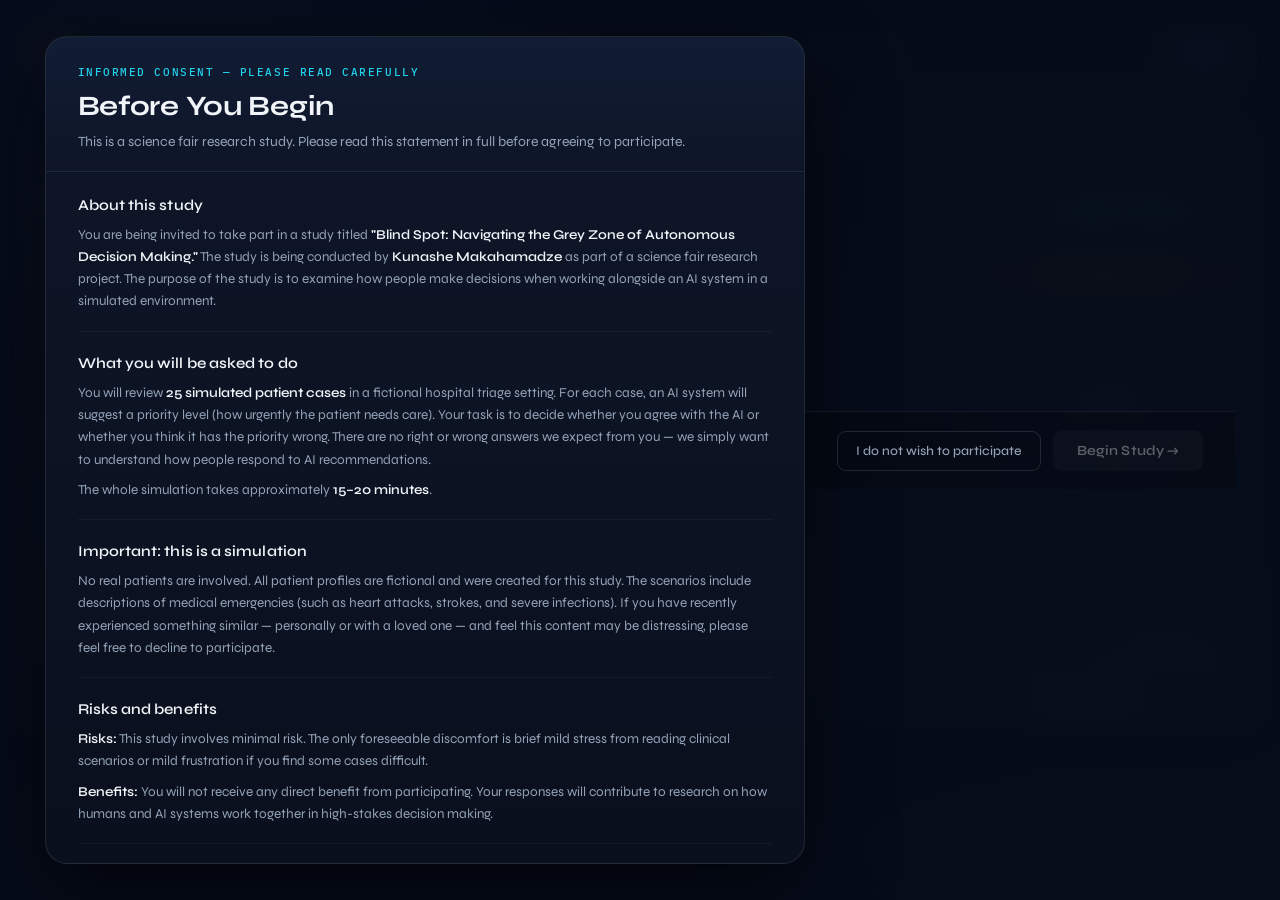
==== BlindSpot_GroupA.html @ b2ff8b88 "Removed the questions part on the consent screen BlindSpot_GroupA.html" ====
<!DOCTYPE html>
<html lang="en">
<head>
<meta charset="UTF-8">
<meta name="viewport" content="width=device-width, initial-scale=1.0">
<title>Blind Spot — Group A</title>
<link rel="preconnect" href="https://fonts.googleapis.com">
<link href="https://fonts.googleapis.com/css2?family=Syne:wght@400;500;600;700;800&family=IBM+Plex+Mono:wght@300;400;500;600&display=swap" rel="stylesheet">
<link rel="stylesheet" href="Test.css">
</head>
<body>

<div class="bg">
  <div class="bg-orb orb1"></div><div class="bg-orb orb2"></div><div class="bg-orb orb3"></div>
  <div class="bg-grid"></div>
</div>

<div class="app">
<div class="sim-window" id="simWindow">

  <div class="titlebar">
    <div class="win-dots"><div class="wd wd-r"></div><div class="wd wd-y"></div><div class="wd wd-g"></div></div>
    <div class="win-title">Blind Spot: Navigating the Grey Zone of Autonomous Decision Making</div>
    <div class="grp-badge" id="grpBadge">GROUP A</div>
  </div>

  <div class="prog-wrap">
    <div class="prog-meta">
      <div class="prog-label"><span>Patient</span><span class="pnum" id="progCounter">1 of 25</span></div>
    </div>
    <div class="prog-track"><div class="prog-fill" id="progFill" style="width:4%"></div></div>
  </div>

  <div id="mainContent">
    <div class="content-grid">

      <div class="col">
        <div class="col-hdr"><div class="col-dot" style="background:var(--blue)"></div><div class="col-title">Patient Record</div></div>
        <div class="fade-target" id="ptContent">
          <div class="pt-name" id="ptName">—</div>
          <div class="pt-meta" id="ptMeta">—</div>
          <div class="vitals-grid" id="vitalsGrid"></div>
          <div class="info-block chief-block"><div class="ib-lbl">Why they came in</div><div class="ib-text" id="chiefText">—</div></div>
          <div class="info-block triage-block"><div class="ib-lbl">What we found</div><div class="ib-text" id="triageText">—</div></div>
        </div>
      </div>

      <div class="col ai-col">
        <div class="col-hdr"><div class="col-dot" style="background:var(--cyan)"></div><div class="col-title">AI Analysis</div></div>
        <div class="fade-target" id="aiContent">
          <div class="prio-section">
            <div class="prio-micro">Recommended Priority</div>
            <div id="prioBadge" class="prio-badge p1"><div class="pn" id="prioNum">1</div><div class="pt">PRIORITY</div></div>
            <div class="prio-name" id="prioName">IMMEDIATE</div>
          </div>
          <div id="confSection" class="conf-section hide">
            <div class="conf-hdr"><div class="conf-lbl">AI Confidence</div><div class="conf-pct" id="confPct">0%</div></div>
            <div class="conf-track"><div class="conf-fill" id="confFill"></div></div>
            <div class="conf-segments" id="confSegs"></div>
            <div class="ai-thinking" id="thinkRow">
              <div class="tdots"><div class="tdot"></div><div class="tdot"></div><div class="tdot"></div></div>
              <span>Analyzing parameters…</span>
            </div>
          </div>
          <div id="reasonSection" class="reason-box hide">
            <div class="reason-hdr"><div class="reason-icon">⬡</div><div class="reason-title">AI Reasoning Engine</div></div>
            <div class="reason-text" id="reasonText">—</div>
          </div>
        </div>
      </div>

      <div class="col act-col">
        <div class="act-inner">
          <div class="col-hdr"><div class="col-dot" style="background:var(--green)"></div><div class="col-title">Decision</div></div>
          <div class="fade-target" id="actContent">
            <div class="act-btns">
              <button class="btn-accept" id="btnAccept" onclick="decide('accept')" aria-pressed="false"><span class="btico">✓</span> Accept AI Choice</button>
              <button class="btn-override" id="btnOverride" onclick="decide('override')" aria-pressed="false"><span class="btico">⊘</span> Override Priority</button>
            </div>
            <div class="prio-sel" id="prioSel" aria-hidden="true">
              <div class="psel-lbl">Select Correct Priority</div>
              <div class="psel-opts">
                <button class="popt" data-p="1" onclick="pickPriority(1)">1</button>
                <button class="popt" data-p="2" onclick="pickPriority(2)">2</button>
                <button class="popt" data-p="3" onclick="pickPriority(3)">3</button>
                <button class="popt" data-p="4" onclick="pickPriority(4)">4</button>
                <button class="popt" data-p="5" onclick="pickPriority(5)">5</button>
              </div>
            </div>
            <div class="dec-zone">
              <div class="dec-box" id="decBox"><div class="dec-meta">Decision</div><div class="dec-val m" id="decVal">Awaiting input…</div></div>
              <button class="btn-next" id="btnNext" onclick="nextPt()" disabled>Next Patient →</button>
            </div>
          </div>
        </div>
      </div>

    </div>
  </div>

  <div class="completion" id="compScreen">
    <div class="comp-tag">Simulation Complete</div>
    <h2 class="comp-h2">All 25 Patients Reviewed</h2>
    <p class="comp-sub">Here's a breakdown of your decisions</p>
    <div class="results-grid" id="resultsGrid"></div>
    <p class="comp-note" id="compNote"></p>
    <div class="comp-btns">
      <button class="btn-download" onclick="downloadData()">⬇ Download My Data</button>
    </div>
  </div>

  <div class="footer">
    <div class="footer-lbl">Made by Kunashe Makahamadze · Ethics Approved · Data Anonymised</div>
    <div class="footer-right">
      <button class="btn-help" onclick="openRules()">? How to Play</button>
      <div class="status"><div class="sdot"></div>System Online</div>
    </div>
  </div>

  <div class="overlay" id="overlay"><div class="spin"></div><div class="spin-lbl">Loading Next Case…</div></div>

</div>
</div>


</div>

<!-- INFORMED CONSENT GATE -->
<div class="consent-backdrop" id="consentBackdrop" role="dialog" aria-modal="true" aria-labelledby="consentTitle">
  <div class="consent-modal">
    <div class="consent-header">
      <div class="consent-eyebrow">Informed Consent — Please Read Carefully</div>
      <h2 class="consent-h1" id="consentTitle">Before You Begin</h2>
      <p class="consent-sub">This is a science fair research study. Please read this statement in full before agreeing to participate.</p>
    </div>
    <div class="consent-body">
      <div class="consent-section">
        <h3 class="cs-title">About this study</h3>
        <p>You are being invited to take part in a study titled <strong>"Blind Spot: Navigating the Grey Zone of Autonomous Decision Making."</strong> The study is being conducted by <strong>Kunashe Makahamadze</strong> as part of a science fair research project. The purpose of the study is to examine how people make decisions when working alongside an AI system in a simulated environment.</p>
      </div>
      <div class="consent-section">
        <h3 class="cs-title">What you will be asked to do</h3>
        <p>You will review <strong>25 simulated patient cases</strong> in a fictional hospital triage setting. For each case, an AI system will suggest a priority level (how urgently the patient needs care). Your task is to decide whether you agree with the AI or whether you think it has the priority wrong. There are no right or wrong answers we expect from you — we simply want to understand how people respond to AI recommendations.</p>
        <p>The whole simulation takes approximately <strong>15–20 minutes</strong>.</p>
      </div>
      <div class="consent-section">
        <h3 class="cs-title">Important: this is a simulation</h3>
        <p>No real patients are involved. All patient profiles are fictional and were created for this study. The scenarios include descriptions of medical emergencies (such as heart attacks, strokes, and severe infections). If you have recently experienced something similar — personally or with a loved one — and feel this content may be distressing, please feel free to decline to participate.</p>
      </div>
      <div class="consent-section">
        <h3 class="cs-title">Risks and benefits</h3>
        <p><strong>Risks:</strong> This study involves minimal risk. The only foreseeable discomfort is brief mild stress from reading clinical scenarios or mild frustration if you find some cases difficult.</p>
        <p><strong>Benefits:</strong> You will not receive any direct benefit from participating. Your responses will contribute to research on how humans and AI systems work together in high-stakes decision making.</p>
      </div>
      <div class="consent-section">
        <h3 class="cs-title">Your data and privacy</h3>
        <p>The simulation will record <strong>only the following</strong>: which group you are in, your decisions on each of the 25 cases, the priority levels you selected, and timestamps. Your name is collected on this consent form for record-keeping but is <strong>never stored together with your simulation responses</strong>. Your responses are anonymous.</p>
        <p>At the end of the simulation you will be asked to upload your response file to a private Google Drive folder that only the researcher can access. No individual results will be published or shown to anyone else.</p>
      </div>
      <div class="consent-section">
        <h3 class="cs-title">Your right to withdraw</h3>
        <p>Your participation is <strong>completely voluntary</strong>. You may stop at any point by simply closing this browser tab. If you stop before completing the simulation and uploading your file, <strong>none of your data will be sent to the researcher</strong>. There is no penalty for withdrawing and no one will be told.</p>
      </div>
        <div class="consent-form">
          <label class="consent-check">
            <input type="checkbox" id="consentCheck" />
            <span class="consent-check-box"></span>
            <span class="consent-check-text">I have read the statement above and I agree to participate in this study.</span>
          </label>
          <div class="consent-fields">
            <div class="consent-field">
              <label for="consentName" class="cf-label">Your full name</label>
              <input type="text" id="consentName" class="cf-input" placeholder="Type your full name" autocomplete="off" />
            </div>
            <div class="consent-field">
              <label for="consentDate" class="cf-label">Today's date</label>
              <input type="text" id="consentDate" class="cf-input" readonly />
            </div>
          </div>
        </div>
      </div>
    </div>
    <div class="consent-footer">
      <button class="btn-decline" onclick="declineConsent()">I do not wish to participate</button>
      <button class="btn-consent-start" id="btnConsentStart" onclick="submitConsent()" disabled>Begin Study →</button>
    </div>
  </div>
</div>

<!-- RULES MODAL -->
<div class="rules-backdrop hide" id="rulesBackdrop" role="dialog" aria-modal="true" aria-labelledby="rulesTitle">
  <div class="rules-modal">
    <div class="rm-header">
      <div class="rm-titles">
        <div class="rm-eyebrow">How This Works</div>
        <h2 class="rm-h1" id="rulesTitle">Your Instructions</h2>
        <p class="rm-sub">You're stepping into the role of an emergency triage nurse. Read each patient's information and decide how urgently they need care.</p>
      </div>
      <button class="rm-close" onclick="closeRules()">✕</button>
    </div>
    <div class="rm-body">
      <div class="rm-section rm-section-blue">
        <div class="rm-sec-hdr"><div class="rm-sec-icon">🏥</div><div class="rm-sec-title">What is triage?</div></div>
        <div class="rm-sec-body">
          <p>When patients arrive at an emergency department, there often isn't enough time or staff to treat everyone at once. Triage is the process of figuring out <strong>who needs help the most urgently</strong> — so the sickest patients are seen first.</p>
          <p>You'll review 25 patients one at a time. For each one, an AI system will suggest a priority level. Your job is to decide whether you agree with the AI or whether something seems off.</p>
        </div>
      </div>
      <div class="rm-section rm-section-cyan">
        <div class="rm-sec-hdr"><div class="rm-sec-icon">🔢</div><div class="rm-sec-title">The 5 priority levels</div></div>
        <div class="rm-sec-body"><p>Priority is rated 1 (most urgent) to 5 (least urgent):</p></div>
        <div class="prio-legend">
          <div class="pl-row"><div class="pl-badge pl1">1</div><div class="pl-info"><div class="pl-name">Immediate</div><div class="pl-desc">Life-threatening. Needs attention right now — seconds matter.</div></div></div>
          <div class="pl-row"><div class="pl-badge pl2">2</div><div class="pl-info"><div class="pl-name">Urgent</div><div class="pl-desc">Serious condition. Could get much worse quickly without treatment.</div></div></div>
          <div class="pl-row"><div class="pl-badge pl3">3</div><div class="pl-info"><div class="pl-name">Semi-Urgent</div><div class="pl-desc">Needs care soon, but stable for now. Can wait a short while.</div></div></div>
          <div class="pl-row"><div class="pl-badge pl4">4</div><div class="pl-info"><div class="pl-name">Less Urgent</div><div class="pl-desc">Not in danger. Can wait comfortably for longer.</div></div></div>
          <div class="pl-row"><div class="pl-badge pl5">5</div><div class="pl-info"><div class="pl-name">Non-Urgent</div><div class="pl-desc">Minor issue or routine visit. No urgency at all.</div></div></div>
        </div>
      </div>
      <div class="rm-section rm-section-amber">
        <div class="rm-sec-hdr"><div class="rm-sec-icon">📊</div><div class="rm-sec-title">Reading the patient data</div></div>
        <div class="rm-sec-body"><p>Each patient shows six vital signs — basic body measurements. Each has a coloured dot:</p></div>
        <div class="dot-legend">
          <div class="dl-row"><div class="dl-dot" style="background:var(--green);box-shadow:0 0 5px rgba(16,185,129,0.5)"></div><div class="dl-text"><strong>Green</strong> — normal and healthy</div></div>
          <div class="dl-row"><div class="dl-dot" style="background:var(--amber);box-shadow:0 0 5px rgba(245,158,11,0.5)"></div><div class="dl-text"><strong>Amber</strong> — slightly abnormal, worth noting</div></div>
          <div class="dl-row"><div class="dl-dot" style="background:var(--red);box-shadow:0 0 5px rgba(239,68,68,0.5)"></div><div class="dl-text"><strong>Red (flashing)</strong> — dangerously abnormal</div></div>
        </div>
        <div class="rm-sec-body" style="margin-top:10px;"><p><strong>"Why they came in"</strong> is the patient's own words. <strong>"What we found"</strong> is what the medical team observed on arrival.</p></div>
      </div>
      <div class="rm-section rm-section-green">
        <div class="rm-sec-hdr"><div class="rm-sec-icon">✅</div><div class="rm-sec-title">What you need to do</div></div>
        <div class="rm-sec-body">
          <p><strong>Accept AI Choice</strong> — you agree with the AI's suggested priority.</p>
          <p><strong>Override Priority</strong> — you think the AI has it wrong. Select the priority you believe is correct (1–5). There is no penalty for overriding — use your honest judgement every time.</p>
          <p>Once you've decided, click <strong>Next Patient</strong>. Work through all 25 patients, then your results will appear.</p>
        </div>
      </div>
    </div>
    <div class="rm-footer"><button class="btn-start" onclick="closeRules()">I'm ready — let's start →</button></div>
  </div>
</div>

<script>
// ── STATE ─────────────────────────────────────────
const group = 'A';
let ptIdx = 0, decision = null, overridePrio = null, confTimer = null;
let sessionLog = [];

// ── PATIENT DATA ──────────────────────────────────
// caseType: 'easy' | 'cautious' | 'trap' | 'irrelevant'
// aiCorrect: whether aiPrio === correctPrio
const PATIENTS = [
  // 8 EASY: high conf (>80%), AI correct
  { id:'P01',name:'Patient 01',age:72,sex:'Male',bp:'88 / 54',hr:118,rr:28,temp:39.6,pain:6,spo2:91,
    chief:'Confused, feverish, and barely urinating. Family says he has been declining for 2 days.',
    triage:'Severe blood infection (septic shock) suspected. Fluids and antibiotics started urgently.',
    aiPrio:1,correctPrio:1,conf:98,caseType:'easy',aiCorrect:true,
    reasoning:'Hypotension, tachycardia, hypoxia, fever, and altered mental status all point to septic shock. Mortality risk is extremely high without immediate treatment. Every minute of delay significantly worsens the outcome. Priority 1 is the only appropriate classification.',
    bpf:'danger',hrf:'danger',spo2f:'danger',tf:'danger' },
  { id:'P02',name:'Patient 02',age:67,sex:'Male',bp:'158 / 94',hr:102,rr:22,temp:38.4,pain:7,spo2:94,
    chief:'Chest tightness spreading to his left arm for the past 2 hours. Sweating heavily.',
    triage:'Heart attack suspected. Aspirin given immediately. Heart trace (ECG) ordered.',
    aiPrio:1,correctPrio:1,conf:92,caseType:'easy',aiCorrect:true,
    reasoning:'Chest pain radiating to the left arm with diaphoresis in a 67-year-old male is a classic acute coronary syndrome presentation. Elevated BP, tachycardia, and reduced oxygen saturation compound the urgency. This patient needs a cardiac team immediately.',
    bpf:'danger',hrf:'warning',spo2f:'warning',tf:'warning' },
  { id:'P03',name:'Patient 03',age:55,sex:'Male',bp:'190 / 112',hr:96,rr:20,temp:37.8,pain:8,spo2:96,
    chief:'The worst headache of his life, starting suddenly 45 minutes ago.',
    triage:'Possible bleed in the brain. Slight neck stiffness. Emergency brain scan ordered.',
    aiPrio:1,correctPrio:1,conf:96,caseType:'easy',aiCorrect:true,
    reasoning:'A sudden "thunderclap" headache described as the worst ever, combined with hypertension and neck stiffness, is the textbook presentation of subarachnoid haemorrhage. Immediate CT is required. Any delay risks death or permanent disability.',
    bpf:'danger',hrf:'ok',spo2f:'ok',tf:'warning' },
  { id:'P04',name:'Patient 04',age:8,sex:'Male',bp:'100 / 62',hr:110,rr:26,temp:39.2,pain:5,spo2:95,
    chief:'Wheezing and struggling to breathe. Known asthma — inhaler did not help this time.',
    triage:'Moderate–severe asthma attack. Nebuliser treatment started. Oxygen given.',
    aiPrio:2,correctPrio:2,conf:89,caseType:'easy',aiCorrect:true,
    reasoning:'A child with known asthma whose home inhaler has failed, with SpO₂ 95% and elevated respiratory rate, represents a moderate-to-severe exacerbation. Children can deteriorate very quickly. Priority 2 with close monitoring is appropriate.',
    bpf:'ok',hrf:'warning',spo2f:'warning',tf:'warning' },
  { id:'P05',name:'Patient 05',age:41,sex:'Female',bp:'126 / 80',hr:78,rr:14,temp:36.9,pain:1,spo2:99,
    chief:'Needs a repeat prescription for her blood pressure medication. Feels completely well.',
    triage:'Routine visit. All readings normal. No signs of any urgent problem.',
    aiPrio:5,correctPrio:5,conf:97,caseType:'easy',aiCorrect:true,
    reasoning:'No acute pathology. All vital signs are within normal range. This is a routine prescription renewal with no indication of any urgent or emergent condition. Priority 5 is correct.',
    bpf:'ok',hrf:'ok',spo2f:'ok',tf:'ok' },
  { id:'P06',name:'Patient 06',age:19,sex:'Female',bp:'122 / 78',hr:84,rr:15,temp:37.3,pain:2,spo2:100,
    chief:'Mild wrist pain after bumping into another player during a match.',
    triage:'Likely soft tissue bruising only. No deformity. Moving wrist normally.',
    aiPrio:5,correctPrio:5,conf:91,caseType:'easy',aiCorrect:true,
    reasoning:'Normal vital signs, full range of motion, minimal pain, and no structural injury indicators. Most likely a soft tissue contusion. No urgency. Priority 5 is appropriate.',
    bpf:'ok',hrf:'ok',spo2f:'ok',tf:'ok' },
  { id:'P07',name:'Patient 07',age:34,sex:'Female',bp:'118 / 76',hr:88,rr:16,temp:37.1,pain:4,spo2:99,
    chief:'Right ankle pain after tripping on a run. She cannot put weight on it.',
    triage:'Possible fracture or bad sprain. Feeling in the foot is normal. X-ray requested.',
    aiPrio:3,correctPrio:3,conf:87,caseType:'easy',aiCorrect:true,
    reasoning:'Stable haemodynamics with an isolated musculoskeletal injury. Inability to bear weight suggests possible fracture, but no neurovascular compromise. Priority 3 is appropriate — imaging should be obtained without major delay.',
    bpf:'ok',hrf:'ok',spo2f:'ok',tf:'ok' },
  { id:'P08',name:'Patient 08',age:28,sex:'Female',bp:'110 / 70',hr:76,rr:14,temp:38.9,pain:5,spo2:98,
    chief:'Severe sore throat and difficulty swallowing for 3 days. Her voice sounds muffled.',
    triage:'Abscess near the tonsil suspected. Airway being watched closely. Specialist called.',
    aiPrio:2,correctPrio:2,conf:83,caseType:'easy',aiCorrect:true,
    reasoning:'Muffled voice and difficulty swallowing with fever raises serious concern for a peritonsillar abscess, which can compromise the airway rapidly. Although vitals are currently stable, Priority 2 and immediate ENT review are warranted.',
    bpf:'ok',hrf:'ok',spo2f:'ok',tf:'warning' },

  // 7 CAUTIOUS: low conf (<50%), AI still correct
  { id:'P09',name:'Patient 09',age:61,sex:'Female',bp:'144 / 88',hr:70,rr:17,temp:37.0,pain:3,spo2:97,
    chief:'Mild chest discomfort and unusual tiredness for one week, getting worse with exercise.',
    triage:'Likely stable angina. No emergency signs on heart trace. Blood tests ordered.',
    aiPrio:3,correctPrio:3,conf:44,caseType:'cautious',aiCorrect:true,
    reasoning:'Exertional chest discomfort in a hypertensive 61-year-old has a broad differential. Troponin results are pending. The AI is uncertain between Priority 2 and 3, but current vital stability and no acute ECG changes supports Priority 3.',
    bpf:'warning',hrf:'ok',spo2f:'ok',tf:'ok' },
  { id:'P10',name:'Patient 10',age:46,sex:'Male',bp:'132 / 84',hr:92,rr:18,temp:37.5,pain:6,spo2:97,
    chief:'Stomach pain spreading to his back since a big meal 3 hours ago. Feeling sick.',
    triage:'Inflamed pancreas suspected. Fluids started. Blood tests and scan ordered.',
    aiPrio:2,correctPrio:2,conf:41,caseType:'cautious',aiCorrect:true,
    reasoning:'The AI is uncertain here. Epigastric pain radiating to the back post-meal is consistent with pancreatitis, but symptom overlap reduces confidence. Despite this uncertainty, the potential for rapid deterioration means Priority 2 remains the cautious and correct classification.',
    bpf:'ok',hrf:'ok',spo2f:'ok',tf:'ok' },
  { id:'P11',name:'Patient 11',age:78,sex:'Female',bp:'102 / 66',hr:96,rr:20,temp:37.6,pain:4,spo2:95,
    chief:'Feeling very weak and dizzy since this morning. She nearly fell getting out of bed.',
    triage:'Possible dehydration or early infection. IV fluids started. Blood and urine tests ordered.',
    aiPrio:2,correctPrio:2,conf:38,caseType:'cautious',aiCorrect:true,
    reasoning:'The AI is uncertain due to the non-specific nature of dizziness and weakness. However, borderline hypotension, mild tachycardia, and reduced oxygen saturation in a 78-year-old with a near-fall warrants Priority 2 — the consequences of under-triaging this patient are severe.',
    bpf:'warning',hrf:'ok',spo2f:'warning',tf:'ok' },
  { id:'P12',name:'Patient 12',age:23,sex:'Male',bp:'128 / 82',hr:90,rr:16,temp:38.1,pain:5,spo2:98,
    chief:'Sharp pain on one side of his chest when breathing in. Started after a bout of coughing.',
    triage:'Possible small collapsed lung. Breath sounds equal. Chest X-ray ordered.',
    aiPrio:3,correctPrio:3,conf:47,caseType:'cautious',aiCorrect:true,
    reasoning:'The AI is uncertain whether this is pleuritic chest pain or a pneumothorax. Equal breath sounds and normal SpO₂ make a large pneumothorax unlikely, but a small one cannot be excluded without imaging. Priority 3 is appropriate — the patient is stable but needs timely assessment.',
    bpf:'ok',hrf:'ok',spo2f:'ok',tf:'ok' },
  { id:'P13',name:'Patient 13',age:52,sex:'Female',bp:'136 / 86',hr:94,rr:19,temp:38.3,pain:6,spo2:96,
    chief:'Right-sided abdominal pain that started around her belly button and moved down.',
    triage:'Appendicitis suspected. Abdomen tender on the right side. Surgical review requested.',
    aiPrio:2,correctPrio:2,conf:46,caseType:'cautious',aiCorrect:true,
    reasoning:'Migrating right iliac fossa pain is a classic appendicitis presentation but the clinical picture is not fully clear. Despite low confidence, suspected appendicitis warrants Priority 2 — surgical review and imaging should not be delayed.',
    bpf:'warning',hrf:'ok',spo2f:'ok',tf:'ok' },
  { id:'P14',name:'Patient 14',age:35,sex:'Male',bp:'120 / 76',hr:82,rr:15,temp:37.2,pain:3,spo2:99,
    chief:'Mild lower back pain after helping a friend move furniture yesterday.',
    triage:'Muscular strain likely. No nerve symptoms. Normal power and sensation in both legs.',
    aiPrio:4,correctPrio:4,conf:42,caseType:'cautious',aiCorrect:true,
    reasoning:'The AI is cautious because back pain can occasionally mask serious conditions. However, the clear mechanism, no neurological deficits, and normal power and sensation reduce concern significantly. Priority 4 is appropriate.',
    bpf:'ok',hrf:'ok',spo2f:'ok',tf:'ok' },
  { id:'P15',name:'Patient 15',age:66,sex:'Male',bp:'148 / 92',hr:88,rr:18,temp:37.4,pain:4,spo2:96,
    chief:'Blurry vision and a mild headache on and off for two days. No other symptoms.',
    triage:'Possible hypertensive episode. Eyes checked — no bleeding found. Bloods ordered.',
    aiPrio:3,correctPrio:3,conf:39,caseType:'cautious',aiCorrect:true,
    reasoning:'Visual disturbance with elevated BP in a 66-year-old has a broad differential. The absence of fundal haemorrhage and neurological deficits is reassuring, but investigation cannot wait. Priority 3 is correct despite low confidence.',
    bpf:'warning',hrf:'ok',spo2f:'ok',tf:'ok' },

  // 5 TRAPS: high conf (>80%), AI WRONG
  { id:'P16',name:'Patient 16',age:44,sex:'Female',bp:'124 / 80',hr:86,rr:17,temp:37.2,pain:5,spo2:98,
    chief:'Sudden sharp pain between her shoulder blades that started an hour ago while resting.',
    triage:'Some tenderness found. No obvious cause yet. Bloods and ECG ordered as precaution.',
    aiPrio:4,correctPrio:1,conf:85,caseType:'trap',aiCorrect:false,
    reasoning:'The AI has classified this as Priority 4, citing stable vitals and a mild presentation. However, sudden-onset tearing back pain between the shoulder blades at rest — particularly in a female where aortic dissection can present atypically — is a red flag demanding urgent imaging. The AI is wrong here.',
    bpf:'ok',hrf:'ok',spo2f:'ok',tf:'ok' },
  { id:'P17',name:'Patient 17',age:29,sex:'Male',bp:'118 / 74',hr:80,rr:14,temp:37.0,pain:3,spo2:100,
    chief:'Sudden blurred vision in one eye this morning. No pain. Cleared up after 20 minutes.',
    triage:'Vision returned to normal. Referred to eye clinic for a routine appointment.',
    aiPrio:5,correctPrio:2,conf:88,caseType:'trap',aiCorrect:false,
    reasoning:'The AI assigned Priority 5 because the vision has resolved and the patient feels well. This is incorrect. Transient monocular vision loss is a TIA equivalent and a warning sign for imminent stroke. Young age does not exclude this. This patient needs urgent same-day neurovascular assessment.',
    bpf:'ok',hrf:'ok',spo2f:'ok',tf:'ok' },
  { id:'P18',name:'Patient 18',age:38,sex:'Female',bp:'116 / 72',hr:78,rr:14,temp:37.1,pain:2,spo2:99,
    chief:'Mild swelling in her left calf for a few days. Slightly warm to touch. No injury.',
    triage:'Possible blood clot. Calf is mildly tender. Ultrasound scan requested.',
    aiPrio:4,correctPrio:2,conf:82,caseType:'trap',aiCorrect:false,
    reasoning:'The AI rated this Priority 4 based on stable vitals and mild symptoms. This is a significant error. Unilateral calf swelling with warmth and tenderness in a young woman is a classic DVT presentation. A DVT can cause a pulmonary embolism. This needs urgent imaging today — not a routine referral.',
    bpf:'ok',hrf:'ok',spo2f:'ok',tf:'ok' },
  { id:'P19',name:'Patient 19',age:71,sex:'Male',bp:'138 / 86',hr:74,rr:16,temp:36.8,pain:2,spo2:97,
    chief:'Slightly confused since this morning. His wife says he is "not quite himself." No other complaints.',
    triage:'Appears calm and cooperative. Wife concerned. Blood sugar normal. Bloods pending.',
    aiPrio:4,correctPrio:2,conf:84,caseType:'trap',aiCorrect:false,
    reasoning:'The AI assigned Priority 4 because the patient appears outwardly calm with no dramatic symptoms. This is dangerous reasoning. New-onset confusion in a 71-year-old — especially noted by a family member — is a medical emergency. Causes include stroke, subdural haematoma, and metabolic crisis. Immediate assessment is required.',
    bpf:'warning',hrf:'ok',spo2f:'ok',tf:'ok' },
  { id:'P20',name:'Patient 20',age:32,sex:'Male',bp:'122 / 78',hr:82,rr:15,temp:37.3,pain:4,spo2:99,
    chief:'Stomach pain and has been vomiting. Took some painkillers earlier.',
    triage:'Abdomen soft. Tolerating small sips of water. Anti-nausea medication given.',
    aiPrio:4,correctPrio:2,conf:86,caseType:'trap',aiCorrect:false,
    reasoning:'The AI assigned Priority 4 based on superficially stable observations. However, the fact that the patient took painkillers before arriving is critically important — it may be masking peritoneal signs. The soft abdomen in this context is unreliable. Until the type and dose of analgesia is known and a full surgical assessment is completed, this patient should be Priority 2.',
    bpf:'ok',hrf:'ok',spo2f:'ok',tf:'ok' },

  // 5 IRRELEVANT: low conf (<50%), AI wrong — most participants will catch these
  { id:'P21',name:'Patient 21',age:53,sex:'Male',bp:'158 / 98',hr:98,rr:21,temp:38.8,pain:7,spo2:93,
    chief:'Breathless and wheezing. Known lung condition. Worse than usual since yesterday.',
    triage:'Significant breathing difficulty. Oxygen started. Breathing treatment given.',
    aiPrio:4,correctPrio:1,conf:31,caseType:'irrelevant',aiCorrect:false,
    reasoning:'The AI is very uncertain and has suggested Priority 4. This is clearly wrong. SpO₂ of 93% with respiratory distress, tachycardia, elevated BP, and fever in someone with a known lung condition represents an acute exacerbation needing immediate intervention. Priority 1 is correct.',
    bpf:'danger',hrf:'warning',spo2f:'danger',tf:'warning' },
  { id:'P22',name:'Patient 22',age:16,sex:'Female',bp:'90 / 58',hr:122,rr:24,temp:36.5,pain:8,spo2:96,
    chief:'Severe stomach cramps and has been vomiting repeatedly for hours. Cannot keep anything down.',
    triage:'Pale, sweaty, and very tachycardic. Significant dehydration suspected. IV access gained.',
    aiPrio:5,correctPrio:1,conf:28,caseType:'irrelevant',aiCorrect:false,
    reasoning:'The AI has very low confidence and incorrectly suggested Priority 5. Hypotension, severe tachycardia, and clinical dehydration in a teenager with prolonged vomiting indicates haemodynamic compromise. This patient needs immediate resuscitation. Priority 1 is correct.',
    bpf:'danger',hrf:'danger',spo2f:'ok',tf:'ok' },
  { id:'P23',name:'Patient 23',age:60,sex:'Female',bp:'170 / 104',hr:100,rr:22,temp:37.9,pain:7,spo2:94,
    chief:'Woke up unable to move her right arm properly. Speech seems slightly slurred to her husband.',
    triage:'Possible stroke. Right arm weakness confirmed. Slurred speech noted. Stroke team called.',
    aiPrio:3,correctPrio:1,conf:35,caseType:'irrelevant',aiCorrect:false,
    reasoning:'The AI is uncertain and incorrectly assigned Priority 3. Acute onset unilateral arm weakness with dysarthria in a hypertensive patient is a stroke until proven otherwise. For every minute without treatment, approximately 1.9 million neurons die. Priority 1 and immediate stroke protocol activation are required.',
    bpf:'danger',hrf:'warning',spo2f:'warning',tf:'warning' },
  { id:'P24',name:'Patient 24',age:25,sex:'Male',bp:'108 / 68',hr:108,rr:20,temp:38.2,pain:6,spo2:97,
    chief:'Severe allergic reaction after eating at a restaurant. Face is swollen and throat feels tight.',
    triage:'Throat tightness noted. Mild lip swelling. Adrenaline (epinephrine) prepared.',
    aiPrio:3,correctPrio:1,conf:42,caseType:'irrelevant',aiCorrect:false,
    reasoning:'The AI is uncertain and has incorrectly suggested Priority 3. Throat tightness in the context of an allergic reaction is anaphylaxis until proven otherwise — the airway can close within minutes. This patient needs adrenaline and immediate monitoring. Priority 1 is the only appropriate classification.',
    bpf:'ok',hrf:'warning',spo2f:'ok',tf:'ok' },
  { id:'P25',name:'Patient 25',age:48,sex:'Male',bp:'96 / 60',hr:114,rr:26,temp:39.4,pain:5,spo2:92,
    chief:'Coughing with yellow-green phlegm and struggling to breathe properly for 3 days.',
    triage:'Significant chest infection. Very short of breath at rest. Oxygen and IV antibiotics started.',
    aiPrio:4,correctPrio:1,conf:29,caseType:'irrelevant',aiCorrect:false,
    reasoning:'The AI has very low confidence and incorrectly assigned Priority 4. This patient has hypotension, tachycardia, hypoxia, fever, and respiratory distress — severe community-acquired pneumonia meeting sepsis criteria. The 3-day history does not reduce the urgency of the current presentation. Priority 1 is required.',
    bpf:'danger',hrf:'danger',spo2f:'danger',tf:'danger' }
];

const PRIO_NAMES  = ['','IMMEDIATE','URGENT','SEMI-URGENT','LESS URGENT','NON-URGENT'];
const PRIO_CLASS  = ['','p1','p2','p3','p4','p5'];
const PRIO_COLORS = ['','var(--red)','var(--orange)','var(--amber)','var(--blue)','var(--green)'];

// ── SESSION STORAGE (survives page refresh) ───────
function saveSession() {
  sessionStorage.setItem('medai_A_ptIdx', String(ptIdx));
  sessionStorage.setItem('medai_A_log', JSON.stringify(sessionLog));
}
function loadSession() {
  const stored = sessionStorage.getItem('medai_A_ptIdx');
  if (stored === null) return false;
  ptIdx = parseInt(stored) || 0;
  sessionLog = JSON.parse(sessionStorage.getItem('medai_A_log') || '[]');
  return true;
}
function clearSession() {
  ['medai_A_group','medai_A_ptIdx','medai_A_log','medai_A_startedAt'].forEach(k => sessionStorage.removeItem(k));
}

// ── LOCALSTORAGE BACKUP (written after every decision) ──
function backupToLocal() {
  try {
    localStorage.setItem('medai_A_backup', JSON.stringify({
      group,
      startedAt: sessionStorage.getItem('medai_A_startedAt') || '—',
      savedAt: new Date().toISOString(),
      decisions: sessionLog
    }));
  } catch(e) { /* storage full — silently skip */ }
}

function updateGroupBadge() {
  const badge = document.getElementById('grpBadge');
  badge.textContent = `GROUP ${group}`;
  const c = {A:'rgba(59,130,246,',B:'rgba(34,211,238,',C:'rgba(16,185,129,'}[group];
  const t = {A:'#7eb8ff',B:'#67e8f9',C:'#6ee7b7'}[group];
  badge.style.borderColor = c+'0.4)';
  badge.style.background  = c+'0.12)';
  badge.style.color = t;
}

// ── RULES MODAL ───────────────────────────────────
function openRules() {
  const bd = document.getElementById('rulesBackdrop');
  bd.classList.remove('hide','closing');
  bd.style.display = 'flex';
  bd.style.animation = 'rb-in 0.28s ease both';
  bd.querySelector('.rules-modal').scrollTop = 0;
  document.body.style.overflow = 'hidden';
}
function closeRules() {
  const bd = document.getElementById('rulesBackdrop');
  bd.classList.add('closing');
  document.body.style.overflow = '';
  setTimeout(() => { bd.style.display = 'none'; bd.classList.remove('closing'); }, 220);
}
document.getElementById('rulesBackdrop').addEventListener('click', function(e){ if(e.target===this) closeRules(); });
document.addEventListener('keydown', e => { if(e.key==='Escape') closeRules(); });


// ── CONSENT GATE ──────────────────────────────────
function initConsent() {
  const today = new Date();
  const dateStr = today.toLocaleDateString('en-GB', { day: '2-digit', month: 'long', year: 'numeric' });
  document.getElementById('consentDate').value = dateStr;
  const cb = document.getElementById('consentCheck');
  const nm = document.getElementById('consentName');
  const btn = document.getElementById('btnConsentStart');
  const checkValid = () => { btn.disabled = !(cb.checked && nm.value.trim().length >= 2); };
  cb.addEventListener('change', checkValid);
  nm.addEventListener('input', checkValid);
}
function submitConsent() {
  const name = document.getElementById('consentName').value.trim();
  const date = document.getElementById('consentDate').value;
  const consentRecord = { consented: true, name: name, date: date, timestamp: new Date().toISOString(), group: group };
  sessionStorage.setItem('medai_' + group + '_consent', JSON.stringify(consentRecord));
  const bd = document.getElementById('consentBackdrop');
  bd.classList.add('closing');
  setTimeout(() => { bd.style.display = 'none'; openRules(); }, 240);
}
function declineConsent() {
  const modal = document.querySelector('.consent-modal');
  modal.innerHTML = '<div class="consent-declined"><h2>Thank you for your time.</h2><p>You have chosen not to participate. No data has been collected. You may now close this tab.</p></div>';
}
function hasConsented() {
  return !!sessionStorage.getItem('medai_' + group + '_consent');
}

// ── LOAD PATIENT ──────────────────────────────────
function loadPt(i) {
  const p = PATIENTS[i];
  if (!p) return;

  document.getElementById('progCounter').textContent = `${i+1} of ${PATIENTS.length}`;
  document.getElementById('progFill').style.width = `${((i+1)/PATIENTS.length)*100}%`;
  document.getElementById('ptName').textContent = p.name;
  document.getElementById('ptMeta').textContent = `${p.age} years old · ${p.sex}`;

  const fs = {ok:'ok',warning:'warn',danger:'bad',''  :''};
  const vItems = [
    {lbl:'Blood Pressure',val:p.bp,  unit:'mmHg',  flag:p.bpf  },
    {lbl:'Heart Rate',    val:p.hr,  unit:'bpm',   flag:p.hrf  },
    {lbl:'Oxygen Level',  val:p.spo2,unit:'%',     flag:p.spo2f},
    {lbl:'Temperature',   val:p.temp,unit:'°C',    flag:p.tf   },
    {lbl:'Breathing Rate',val:p.rr,  unit:'br/min',flag:''     },
    {lbl:'Pain Score',    val:p.pain,unit:'/10',   flag:''     }
  ];
  document.getElementById('vitalsGrid').innerHTML = vItems.map(v => {
    const sc = fs[v.flag] ? `vstatus vstatus-${fs[v.flag]}` : 'vstatus vstatus-none';
    return `<div class="vital${v.flag?` flag-${v.flag}`:''}">
      <div class="vital-top"><div class="vl">${v.lbl}</div><div class="${sc}"></div></div>
      <div class="vv">${v.val}<span class="vu">${v.unit}</span></div></div>`;
  }).join('');

  document.getElementById('chiefText').textContent  = p.chief;
  document.getElementById('triageText').textContent = p.triage;

  const badge = document.getElementById('prioBadge');
  badge.className = `prio-badge ${PRIO_CLASS[p.aiPrio]}`;
  document.getElementById('prioNum').textContent = p.aiPrio;
  const pName = document.getElementById('prioName');
  pName.textContent = PRIO_NAMES[p.aiPrio];
  pName.style.color = PRIO_COLORS[p.aiPrio];

  const confEl = document.getElementById('confSection');
  if (group==='B'||group==='C') { confEl.classList.remove('hide'); animateConf(p.conf); }
  else confEl.classList.add('hide');

  const reasonEl = document.getElementById('reasonSection');
  if (group==='C') { reasonEl.classList.remove('hide'); document.getElementById('reasonText').textContent = p.reasoning; }
  else reasonEl.classList.add('hide');

  resetDecision();
}

// ── CONFIDENCE ANIMATION ──────────────────────────
function animateConf(target) {
  if (confTimer) clearTimeout(confTimer);
  const segsEl = document.getElementById('confSegs');
  segsEl.innerHTML = Array.from({length:10},(_,k)=>`<div class="cseg" id="cs${k}"></div>`).join('');
  const fill = document.getElementById('confFill');
  fill.style.width='0%'; fill.classList.remove('shim');
  document.getElementById('confPct').textContent='0%';
  document.getElementById('thinkRow').style.display='flex';
  const grad = target>=85?'linear-gradient(90deg,var(--cyan),var(--green))':target>=65?'linear-gradient(90deg,var(--blue),var(--cyan))':'linear-gradient(90deg,var(--amber),var(--orange))';
  confTimer = setTimeout(() => {
    fill.style.background=grad; fill.style.width=`${target}%`; fill.classList.add('shim');
    let cur=0; const inc=target/52;
    const iv=setInterval(()=>{
      cur=Math.min(cur+inc,target);
      const r=Math.round(cur);
      document.getElementById('confPct').textContent=`${r}%`;
      const as=Math.round((cur/100)*10);
      for(let k=0;k<10;k++){const s=document.getElementById(`cs${k}`);if(s)s.classList.toggle('on',k<as);}
      if(cur>=target){clearInterval(iv);document.getElementById('thinkRow').style.display='none';}
    },22);
  },380);
}

// ── DECISION ──────────────────────────────────────
function decide(type) {
  decision = type;
  const btnA=document.getElementById('btnAccept'),btnO=document.getElementById('btnOverride');
  const prioSel=document.getElementById('prioSel'),decBox=document.getElementById('decBox'),decVal=document.getElementById('decVal');
  if (type==='accept') {
    btnA.classList.add('sel');    btnA.setAttribute('aria-pressed','true');
    btnO.classList.remove('sel'); btnO.setAttribute('aria-pressed','false');
    prioSel.classList.remove('open'); prioSel.setAttribute('aria-hidden','true');
    const p=PATIENTS[ptIdx];
    decBox.className='dec-box acc'; decVal.className='dec-val g';
    decVal.textContent=`Accepted — Priority ${p.aiPrio}`;
    document.getElementById('btnNext').disabled=false;
    recordDecision('accept',p.aiPrio);
  } else {
    btnO.classList.add('sel');    btnO.setAttribute('aria-pressed','true');
    btnA.classList.remove('sel'); btnA.setAttribute('aria-pressed','false');
    prioSel.classList.add('open'); prioSel.setAttribute('aria-hidden','false');
    decBox.className='dec-box ovr'; decVal.className='dec-val a';
    decVal.textContent='Override — select a priority below…';
  }
}
function pickPriority(p) {
  overridePrio=p;
  document.querySelectorAll('.popt').forEach(b=>b.className='popt');
  const btn=document.querySelector(`.popt[data-p="${p}"]`);
  if(btn) btn.className=`popt sp${p}`;
  document.getElementById('decVal').textContent=`Override — Priority ${p} selected`;
  document.getElementById('btnNext').disabled=false;
  recordDecision('override',p);
}

// ── RECORD DECISION ───────────────────────────────
function recordDecision(decisionType, chosenPrio) {
  const p = PATIENTS[ptIdx];
  const entry = {
    caseNumber:       ptIdx+1,
    patientId:        p.id,
    caseType:         p.caseType,
    aiPrio:           p.aiPrio,
    aiConf:           p.conf,
    aiCorrect:        p.aiCorrect,
    correctPrio:      p.correctPrio,
    decision:         decisionType,
    chosenPrio:       chosenPrio,
    participantCorrect: chosenPrio===p.correctPrio,
    followedWrongAI:  !p.aiCorrect && decisionType==='accept',
    timestamp:        new Date().toISOString()
  };
  const idx = sessionLog.findIndex(e=>e.patientId===p.id);
  if(idx>=0) sessionLog[idx]=entry; else sessionLog.push(entry);
  saveSession();
  backupToLocal();
}

// ── RESET DECISION UI ─────────────────────────────
function resetDecision() {
  decision=null; overridePrio=null;
  const btnA=document.getElementById('btnAccept'),btnO=document.getElementById('btnOverride');
  btnA.classList.remove('sel'); btnA.setAttribute('aria-pressed','false');
  btnO.classList.remove('sel'); btnO.setAttribute('aria-pressed','false');
  document.getElementById('prioSel').classList.remove('open');
  document.getElementById('prioSel').setAttribute('aria-hidden','true');
  document.querySelectorAll('.popt').forEach(b=>b.className='popt');
  document.getElementById('decBox').className='dec-box';
  document.getElementById('decVal').className='dec-val m';
  document.getElementById('decVal').textContent='Awaiting input…';
  document.getElementById('btnNext').disabled=true;
}

// ── NEXT PATIENT ──────────────────────────────────
function nextPt() {
  if (ptIdx>=PATIENTS.length-1) { showCompletion(); return; }
  const targets=document.querySelectorAll('.fade-target');
  targets.forEach(t=>t.classList.add('out'));
  document.getElementById('overlay').classList.add('on');
  setTimeout(()=>{
    ptIdx++; saveSession(); loadPt(ptIdx);
    document.getElementById('overlay').classList.remove('on');
    setTimeout(()=>targets.forEach(t=>t.classList.remove('out')),50);
  },650);
}

// ── COMPLETION ────────────────────────────────────
function showCompletion() {
  document.getElementById('mainContent').style.display='none';
  document.getElementById('compScreen').classList.add('on');
  const total=sessionLog.length;
  const accepted=sessionLog.filter(e=>e.decision==='accept').length;
  const overridden=sessionLog.filter(e=>e.decision==='override').length;
  const trapsCaught=sessionLog.filter(e=>e.caseType==='trap'&&e.decision==='override').length;
  const trapsFollowed=sessionLog.filter(e=>e.caseType==='trap'&&e.decision==='accept').length;
  const correct=sessionLog.filter(e=>e.participantCorrect).length;
  const accuracy=total>0?Math.round((correct/total)*100):0;
  document.getElementById('resultsGrid').innerHTML=`
    <div class="res-card total-card"><div class="res-card-label">Overall Accuracy</div><div class="res-card-val">${accuracy}%</div><div class="res-card-sub">${correct} of ${total} correct</div></div>
    <div class="res-card acc-card"><div class="res-card-label">Accepted AI</div><div class="res-card-val">${accepted}</div><div class="res-card-sub">out of ${total} cases</div></div>
    <div class="res-card ovr-card"><div class="res-card-label">Overrode AI</div><div class="res-card-val">${overridden}</div><div class="res-card-sub">out of ${total} cases</div></div>
    <div class="res-card trap-card"><div class="res-card-label">Traps Caught</div><div class="res-card-val">${trapsCaught} / 5</div><div class="res-card-sub">${trapsFollowed} trap${trapsFollowed!==1?'s':''} followed</div></div>`;
  document.getElementById('compNote').textContent='Your full session data has been saved locally as a backup. Use the button below to download it — or keep this window open until your instructor collects it.';
}

// ── DATA DOWNLOAD ─────────────────────────────────
function downloadData() {
  const consent = JSON.parse(sessionStorage.getItem('medai_' + group + '_consent') || 'null');
  const payload={group,consent,startedAt:sessionStorage.getItem('medai_A_startedAt')||'—',completedAt:new Date().toISOString(),totalCases:PATIENTS.length,decisions:sessionLog};
  const headers=['caseNumber','patientId','caseType','aiPrio','aiConf','aiCorrect','correctPrio','decision','chosenPrio','participantCorrect','followedWrongAI','timestamp'];
  const rows=sessionLog.map(e=>headers.map(h=>JSON.stringify(e[h]??'')).join(','));
  const csv=[headers.join(','),...rows].join('\n');
  const ts=new Date().toISOString().slice(0,16).replace('T','_').replace(':','-');
  triggerDownload(new Blob([csv],{type:'text/csv'}),           `medai_${group}_${ts}.csv`);
  setTimeout(()=>triggerDownload(new Blob([JSON.stringify(payload,null,2)],{type:'application/json'}),`medai_${group}_${ts}.json`),300);
}
function triggerDownload(blob,filename) {
  const url=URL.createObjectURL(blob),a=document.createElement('a');
  a.href=url;a.download=filename;document.body.appendChild(a);a.click();document.body.removeChild(a);
  setTimeout(()=>URL.revokeObjectURL(url),1000);
}


// ── INIT ──────────────────────────────────────────
(function init(){
  // Group is locked at build time — no selection modal.
  updateGroupBadge();
  const hadSession = loadSession();
  if (!sessionStorage.getItem('medai_A_startedAt')) {
    sessionStorage.setItem('medai_A_startedAt', new Date().toISOString());
  }
  saveSession();
  loadPt(ptIdx);

  if (hasConsented()) {
    document.getElementById('consentBackdrop').style.display = 'none';
    if (!hadSession) openRules();
  } else {
    initConsent();
  }
})();
</script>
</body>
</html>
---- Test.css ----
:root {
  --bg-deep: #060c1a;
  --glass-border: rgba(255,255,255,0.09);
  --blue: #3b82f6;
  --blue-dim: rgba(59,130,246,0.12);
  --cyan: #22d3ee;
  --cyan-dim: rgba(34,211,238,0.12);
  --green: #10b981;
  --green-dim: rgba(16,185,129,0.12);
  --amber: #f59e0b;
  --amber-dim: rgba(245,158,11,0.12);
  --orange: #f97316;
  --red: #ef4444;
  --red-dim: rgba(239,68,68,0.12);
  --text-1: #f1f5f9;
  --text-2: #94a3b8;
  --text-3: #64748b;
  --text-4: #3d4f66;
  --radius-sm: 9px;
  --radius-lg: 22px;
  --font-ui: 'Syne', sans-serif;
  --font-mono: 'IBM Plex Mono', monospace;
  --shadow-deep: 0 40px 80px rgba(0,0,0,0.7), 0 0 0 1px rgba(255,255,255,0.04) inset;
}
*, *::before, *::after { margin:0; padding:0; box-sizing:border-box; }
body { font-family:var(--font-ui); background:var(--bg-deep); color:var(--text-1); min-height:100vh; overflow-x:hidden; }

/* BACKGROUND */
.bg { position:fixed; inset:0; z-index:0; overflow:hidden;
  background:radial-gradient(ellipse 70% 70% at 15% 10%,rgba(59,130,246,0.10) 0%,transparent 55%),
             radial-gradient(ellipse 60% 80% at 85% 85%,rgba(34,211,238,0.07) 0%,transparent 55%),
             radial-gradient(ellipse 80% 60% at 50% 50%,rgba(16,185,129,0.03) 0%,transparent 50%),
             var(--bg-deep); }
.bg-orb { position:absolute; border-radius:50%; filter:blur(90px); pointer-events:none; }
.orb1 { width:600px;height:600px;background:radial-gradient(circle,rgba(59,130,246,0.18),transparent 70%);top:-150px;left:-100px;animation:float1 16s ease-in-out infinite; }
.orb2 { width:450px;height:450px;background:radial-gradient(circle,rgba(34,211,238,0.12),transparent 70%);bottom:-80px;right:-80px;animation:float2 12s ease-in-out infinite; }
.orb3 { width:300px;height:300px;background:radial-gradient(circle,rgba(16,185,129,0.10),transparent 70%);top:55%;left:58%;animation:float3 18s ease-in-out infinite; }
@keyframes float1{0%,100%{transform:translate(0,0) scale(1)}40%{transform:translate(40px,-40px) scale(1.06)}70%{transform:translate(-20px,30px) scale(0.96)}}
@keyframes float2{0%,100%{transform:translate(0,0)}30%{transform:translate(-30px,20px)}70%{transform:translate(20px,-25px)}}
@keyframes float3{0%,100%{transform:translate(0,0) scale(1)}50%{transform:translate(25px,-20px) scale(1.04)}}
.bg-grid { position:absolute;inset:0;
  background-image:linear-gradient(rgba(255,255,255,0.018) 1px,transparent 1px),linear-gradient(90deg,rgba(255,255,255,0.018) 1px,transparent 1px);
  background-size:44px 44px; }

/* APP SHELL */
.app { position:relative;z-index:1;min-height:100vh;display:flex;flex-direction:column;align-items:center;justify-content:flex-start;padding:24px 16px 32px; }
.sim-window { width:100%;max-width:1320px;background:rgba(255,255,255,0.034);border:1px solid var(--glass-border);border-radius:var(--radius-lg);backdrop-filter:blur(24px);-webkit-backdrop-filter:blur(24px);box-shadow:var(--shadow-deep);overflow:hidden;position:relative;animation:win-in 0.55s cubic-bezier(0.16,1,0.3,1) both; }
@keyframes win-in{from{opacity:0;transform:translateY(28px) scale(0.98)}to{opacity:1;transform:none}}

/* TITLE BAR */
.titlebar { display:flex;align-items:center;gap:14px;padding:13px 20px;background:rgba(0,0,0,0.25);border-bottom:1px solid rgba(255,255,255,0.06); }
.win-dots { display:flex;gap:7px; }
.wd { width:12px;height:12px;border-radius:50%; }
.wd-r{background:#ff5f57;}.wd-y{background:#febc2e;}.wd-g{background:#28c840;}
.win-title { flex:1;text-align:center;font-family:var(--font-mono);font-size:11px;color:var(--text-4);letter-spacing:0.1em;text-transform:uppercase; }
.grp-badge { font-family:var(--font-mono);font-size:10px;font-weight:600;padding:4px 12px;border-radius:6px;letter-spacing:0.06em;border:1px solid rgba(59,130,246,0.35);background:rgba(59,130,246,0.14);color:#7eb8ff; }

/* PROGRESS BAR */
.prog-wrap { background:rgba(0,0,0,0.22);border-bottom:1px solid rgba(255,255,255,0.055);padding:11px 24px; }
.prog-meta { display:flex;align-items:center;justify-content:space-between;margin-bottom:7px; }
.prog-label { font-family:var(--font-mono);font-size:11px;color:var(--text-3);display:flex;align-items:center;gap:7px; }
.prog-label .pnum { font-size:13px;color:var(--text-1);font-weight:600; }
.prog-track { height:3px;background:rgba(255,255,255,0.06);border-radius:2px;overflow:hidden;position:relative; }
.prog-fill { height:100%;background:linear-gradient(90deg,var(--blue),var(--cyan));border-radius:2px;transition:width 0.65s cubic-bezier(0.16,1,0.3,1);position:relative; }
.prog-fill::after { content:'';position:absolute;right:-4px;top:50%;transform:translateY(-50%);width:8px;height:8px;background:var(--cyan);border-radius:50%;box-shadow:0 0 8px var(--cyan); }

/* CONTENT GRID */
.content-grid { display:grid;grid-template-columns:1fr 1fr 300px;min-height:540px; }
.col { padding:22px;border-right:1px solid rgba(255,255,255,0.055); }
.col:last-child { border-right:none;padding:0; }
.col-hdr { display:flex;align-items:center;gap:7px;margin-bottom:18px; }
.col-dot { width:6px;height:6px;border-radius:50%;flex-shrink:0; }
.col-title { font-family:var(--font-mono);font-size:9.5px;letter-spacing:0.13em;text-transform:uppercase;color:var(--text-4); }

/* PATIENT CARD */
.pt-name { font-size:21px;font-weight:700;color:var(--text-1);margin-bottom:4px; }
.pt-meta { font-size:12px;color:var(--text-3);margin-bottom:16px; }
.vitals-grid { display:grid;grid-template-columns:1fr 1fr;gap:9px;margin-bottom:14px; }
.vital { background:rgba(255,255,255,0.034);border:1px solid rgba(255,255,255,0.065);border-radius:var(--radius-sm);padding:11px 13px 10px;transition:border-color 0.2s;position:relative; }
.vital:hover { border-color:rgba(255,255,255,0.11); }
.vital-top { display:flex;align-items:center;justify-content:space-between;margin-bottom:5px; }
.vl { font-family:var(--font-ui);font-size:11px;font-weight:500;color:var(--text-3); }
.vstatus { width:7px;height:7px;border-radius:50%;flex-shrink:0; }
.vstatus-ok   { background:var(--green);box-shadow:0 0 5px rgba(16,185,129,0.5); }
.vstatus-warn { background:var(--amber);box-shadow:0 0 5px rgba(245,158,11,0.5); }
.vstatus-bad  { background:var(--red);box-shadow:0 0 5px rgba(239,68,68,0.5);animation:pulse-dot 1.8s ease-in-out infinite; }
.vstatus-none { background:var(--text-4); }
@keyframes pulse-dot{0%,100%{opacity:1}50%{opacity:0.4}}
.vv { font-family:var(--font-mono);font-size:22px;font-weight:700;color:var(--text-1);line-height:1; }
.vu { font-family:var(--font-ui);font-size:11px;font-weight:400;color:var(--text-3);margin-left:3px; }
.vital.flag-warn .vv   { color:var(--amber); }
.vital.flag-danger .vv { color:var(--red); }
.vital.flag-ok .vv     { color:var(--green); }
.info-block { border-radius:0 var(--radius-sm) var(--radius-sm) 0;padding:12px 14px;margin-bottom:9px; }
.chief-block  { background:rgba(59,130,246,0.05);border:1px solid rgba(59,130,246,0.14);border-left:3px solid var(--blue); }
.triage-block { background:rgba(245,158,11,0.04);border:1px solid rgba(245,158,11,0.12);border-left:3px solid var(--amber); }
.ib-lbl { font-family:var(--font-ui);font-size:10px;font-weight:700;letter-spacing:0.04em;text-transform:uppercase;margin-bottom:6px; }
.chief-block .ib-lbl  { color:#7eb8ff; }
.triage-block .ib-lbl { color:var(--amber); }
.ib-text { font-size:13px;color:var(--text-2);line-height:1.6; }

/* AI COLUMN */
.ai-col { background:rgba(0,0,0,0.18);position:relative;overflow:hidden; }
.ai-col::before { content:'';position:absolute;top:0;left:0;right:0;height:1px;background:linear-gradient(90deg,transparent,rgba(59,130,246,0.5),rgba(34,211,238,0.6),transparent); }
.prio-section { margin-bottom:22px;text-align:center; }
.prio-micro { font-family:var(--font-mono);font-size:8.5px;letter-spacing:0.12em;text-transform:uppercase;color:var(--text-3);margin-bottom:10px; }
.prio-badge { display:inline-flex;flex-direction:column;align-items:center;justify-content:center;width:98px;height:98px;border-radius:50%;border:2.5px solid currentColor;transition:all 0.4s cubic-bezier(0.16,1,0.3,1); }
.prio-badge .pn { font-size:38px;font-weight:800;line-height:1; }
.prio-badge .pt { font-family:var(--font-mono);font-size:7.5px;letter-spacing:0.1em;opacity:0.6; }
.prio-badge.p1 { color:var(--red);background:var(--red-dim);box-shadow:0 0 30px rgba(239,68,68,0.18);animation:pulse-r 2s ease-in-out infinite; }
.prio-badge.p2 { color:var(--orange);background:rgba(249,115,22,0.1);box-shadow:0 0 22px rgba(249,115,22,0.13); }
.prio-badge.p3 { color:var(--amber);background:var(--amber-dim); }
.prio-badge.p4 { color:var(--blue);background:var(--blue-dim); }
.prio-badge.p5 { color:var(--green);background:var(--green-dim); }
@keyframes pulse-r{0%,100%{box-shadow:0 0 22px rgba(239,68,68,0.18)}50%{box-shadow:0 0 40px rgba(239,68,68,0.38),0 0 0 8px rgba(239,68,68,0.05)}}
.prio-name { font-family:var(--font-mono);font-size:10.5px;margin-top:7px;font-weight:500; }
.conf-section { margin-bottom:18px; }
.conf-hdr { display:flex;justify-content:space-between;align-items:center;margin-bottom:7px; }
.conf-lbl { font-family:var(--font-mono);font-size:8.5px;letter-spacing:0.1em;text-transform:uppercase;color:var(--text-3); }
.conf-pct { font-family:var(--font-mono);font-size:22px;font-weight:600;color:var(--cyan);transition:color 0.4s; }
.conf-track { height:7px;background:rgba(255,255,255,0.055);border-radius:4px;overflow:hidden; }
.conf-fill { height:100%;border-radius:4px;width:0%;transition:width 1.3s cubic-bezier(0.16,1,0.3,1);position:relative;overflow:hidden; }
.conf-fill::after { content:'';position:absolute;top:0;left:-120%;right:-120%;bottom:0;background:linear-gradient(90deg,transparent,rgba(255,255,255,0.28),transparent);animation:shimmer 2.2s ease-in-out infinite;animation-play-state:paused; }
.conf-fill.shim::after { animation-play-state:running; }
@keyframes shimmer{0%{transform:translateX(-50%)}100%{transform:translateX(150%)}}
.conf-segments { display:flex;gap:3px;margin-top:5px; }
.cseg { flex:1;height:2px;background:rgba(255,255,255,0.07);border-radius:1px;transition:background 0.15s; }
.cseg.on { background:var(--cyan); }
.ai-thinking { display:flex;align-items:center;gap:6px;font-family:var(--font-mono);font-size:9px;color:var(--text-3);margin-top:6px; }
.tdots { display:flex;gap:3px; }
.tdot { width:3px;height:3px;background:var(--cyan);border-radius:50%;animation:tdp 1.4s ease-in-out infinite; }
.tdot:nth-child(2){animation-delay:.2s}.tdot:nth-child(3){animation-delay:.4s}
@keyframes tdp{0%,80%,100%{opacity:0.2;transform:scale(0.8)}40%{opacity:1;transform:scale(1)}}
.reason-box { background:rgba(0,0,0,0.28);border:1px solid rgba(59,130,246,0.18);border-radius:var(--radius-sm);padding:13px;position:relative;overflow:hidden; }
.reason-box::before { content:'';position:absolute;top:0;left:0;right:0;height:1px;background:linear-gradient(90deg,var(--blue),var(--cyan)); }
.reason-hdr { display:flex;align-items:center;gap:6px;margin-bottom:9px; }
.reason-icon { width:15px;height:15px;border-radius:50%;background:linear-gradient(135deg,var(--blue),var(--cyan));display:flex;align-items:center;justify-content:center;font-size:8px;flex-shrink:0; }
.reason-title { font-family:var(--font-mono);font-size:8.5px;letter-spacing:0.12em;text-transform:uppercase;color:var(--cyan); }
.reason-text { font-size:11.5px;color:var(--text-2);line-height:1.65;font-family:var(--font-mono); }

/* ACTION COLUMN */
.act-col { display:flex;flex-direction:column; }
.act-inner { padding:20px;flex:1;display:flex;flex-direction:column; }
.act-inner .col-hdr { margin-bottom:16px; }
.act-btns { display:flex;flex-direction:column;gap:10px;margin-bottom:14px; }
.btn-accept,.btn-override { display:flex;align-items:center;justify-content:center;gap:9px;padding:16px 18px;border-radius:11px;font-family:var(--font-ui);font-size:13.5px;font-weight:700;cursor:pointer;transition:all 0.2s cubic-bezier(0.16,1,0.3,1); }
.btn-accept  { border:1.5px solid rgba(16,185,129,0.28);background:rgba(16,185,129,0.07);color:var(--green); }
.btn-accept:hover  { background:rgba(16,185,129,0.14);border-color:rgba(16,185,129,0.45);transform:translateY(-1px);box-shadow:0 8px 22px rgba(16,185,129,0.18); }
.btn-accept.sel    { background:rgba(16,185,129,0.18);border-color:var(--green);box-shadow:0 0 0 3px rgba(16,185,129,0.14),0 8px 22px rgba(16,185,129,0.25);transform:translateY(-1px); }
.btn-override { border:1.5px solid rgba(245,158,11,0.28);background:rgba(245,158,11,0.05);color:var(--amber); }
.btn-override:hover { background:rgba(245,158,11,0.12);border-color:rgba(245,158,11,0.45);transform:translateY(-1px);box-shadow:0 8px 22px rgba(245,158,11,0.14); }
.btn-override.sel  { background:rgba(245,158,11,0.15);border-color:var(--amber);box-shadow:0 0 0 3px rgba(245,158,11,0.14),0 8px 22px rgba(245,158,11,0.2);transform:translateY(-1px); }
.btico { font-size:16px; }
.prio-sel { background:rgba(0,0,0,0.22);border:1px solid rgba(245,158,11,0.18);border-radius:9px;padding:12px;margin-bottom:12px;max-height:0;overflow:hidden;opacity:0;transition:all 0.32s cubic-bezier(0.16,1,0.3,1); }
.prio-sel.open { max-height:120px;opacity:1; }
.psel-lbl { font-family:var(--font-mono);font-size:8.5px;letter-spacing:0.1em;text-transform:uppercase;color:var(--amber);margin-bottom:9px; }
.psel-opts { display:flex;gap:7px; }
.popt { flex:1;aspect-ratio:1;border-radius:7px;border:1.5px solid rgba(255,255,255,0.09);background:rgba(255,255,255,0.03);color:var(--text-3);font-family:var(--font-mono);font-size:15px;font-weight:700;cursor:pointer;transition:all 0.18s;display:flex;align-items:center;justify-content:center; }
.popt:hover { background:rgba(255,255,255,0.07);border-color:rgba(255,255,255,0.18);color:var(--text-2); }
.popt.sp1{color:var(--red);border-color:var(--red);background:var(--red-dim)}
.popt.sp2{color:var(--orange);border-color:var(--orange);background:rgba(249,115,22,0.1)}
.popt.sp3{color:var(--amber);border-color:var(--amber);background:var(--amber-dim)}
.popt.sp4{color:var(--blue);border-color:var(--blue);background:var(--blue-dim)}
.popt.sp5{color:var(--green);border-color:var(--green);background:var(--green-dim)}
.dec-zone { margin-top:auto;padding-top:14px;border-top:1px solid rgba(255,255,255,0.065); }
.dec-box { background:rgba(255,255,255,0.03);border:1px solid rgba(255,255,255,0.075);border-radius:9px;padding:11px;text-align:center;min-height:64px;display:flex;flex-direction:column;align-items:center;justify-content:center;margin-bottom:10px;transition:all 0.28s; }
.dec-box.acc { background:rgba(16,185,129,0.07);border-color:rgba(16,185,129,0.28); }
.dec-box.ovr { background:rgba(245,158,11,0.07);border-color:rgba(245,158,11,0.28); }
.dec-meta { font-family:var(--font-mono);font-size:8.5px;letter-spacing:0.1em;text-transform:uppercase;color:var(--text-4);margin-bottom:3px; }
.dec-val { font-size:13px;font-weight:700; }
.dec-val.g{color:var(--green)}.dec-val.a{color:var(--amber)}.dec-val.m{color:var(--text-4);font-size:11px;font-weight:400}
.btn-next { width:100%;padding:13px;border-radius:9px;border:1px solid rgba(255,255,255,0.11);background:rgba(255,255,255,0.055);color:var(--text-2);font-family:var(--font-ui);font-size:13px;font-weight:600;cursor:pointer;transition:all 0.2s;display:flex;align-items:center;justify-content:center;gap:7px; }
.btn-next:hover:not(:disabled) { background:rgba(255,255,255,0.09);border-color:rgba(255,255,255,0.18);color:var(--text-1); }
.btn-next:disabled { opacity:0.28;cursor:not-allowed; }

/* FOOTER */
.footer { padding:11px 24px;background:rgba(0,0,0,0.2);border-top:1px solid rgba(255,255,255,0.055);display:flex;align-items:center;justify-content:space-between; }
.footer-lbl { font-family:var(--font-mono);font-size:9.5px;color:var(--text-4); }
.footer-right { display:flex;align-items:center;gap:12px; }
.status { display:flex;align-items:center;gap:6px;font-family:var(--font-mono);font-size:9.5px;color:var(--green); }
.sdot { width:6px;height:6px;border-radius:50%;background:var(--green);animation:blink 2s ease-in-out infinite; }
@keyframes blink{0%,100%{opacity:1}50%{opacity:0.35}}
.btn-help { display:flex;align-items:center;gap:6px;padding:5px 12px;border-radius:6px;border:1px solid rgba(255,255,255,0.09);background:rgba(255,255,255,0.04);color:var(--text-3);font-family:var(--font-mono);font-size:9.5px;letter-spacing:0.04em;cursor:pointer;transition:all 0.18s; }
.btn-help:hover { background:rgba(255,255,255,0.08);border-color:rgba(255,255,255,0.16);color:var(--text-2); }

/* LOADING OVERLAY */
.overlay { display:none;position:absolute;inset:0;background:rgba(6,12,26,0.72);backdrop-filter:blur(6px);z-index:20;align-items:center;justify-content:center;flex-direction:column;gap:12px; }
.overlay.on { display:flex; }
.spin { width:30px;height:30px;border:2px solid rgba(34,211,238,0.18);border-top-color:var(--cyan);border-radius:50%;animation:spin 0.75s linear infinite; }
@keyframes spin{to{transform:rotate(360deg)}}
.spin-lbl { font-family:var(--font-mono);font-size:10px;color:var(--cyan);letter-spacing:0.1em; }

/* COMPLETION SCREEN */
.completion { display:none;padding:56px 40px;flex-direction:column;align-items:center;gap:0;text-align:center;min-height:540px; }
.completion.on { display:flex; }
.comp-tag { font-family:var(--font-mono);font-size:10px;letter-spacing:0.15em;color:var(--cyan);text-transform:uppercase;margin-bottom:10px; }
.comp-h2 { font-size:28px;font-weight:800;color:var(--text-1);margin-bottom:6px; }
.comp-sub { font-family:var(--font-mono);font-size:11px;color:var(--text-3);margin-bottom:24px; }
.results-grid { display:grid;grid-template-columns:repeat(2,1fr);gap:10px;width:100%;max-width:540px;margin-bottom:20px; }
.res-card { background:rgba(255,255,255,0.034);border:1px solid rgba(255,255,255,0.07);border-radius:12px;padding:16px 18px;text-align:left; }
.res-card-label { font-family:var(--font-mono);font-size:9px;letter-spacing:0.1em;text-transform:uppercase;color:var(--text-4);margin-bottom:6px; }
.res-card-val { font-size:26px;font-weight:800;line-height:1;margin-bottom:2px; }
.res-card-sub { font-size:11px;color:var(--text-3); }
.res-card.total-card { border-color:rgba(34,211,238,0.2);background:rgba(34,211,238,0.04); }
.res-card.total-card .res-card-val { color:var(--cyan); }
.res-card.acc-card { border-color:rgba(16,185,129,0.2);background:rgba(16,185,129,0.04); }
.res-card.acc-card .res-card-val { color:var(--green); }
.res-card.ovr-card { border-color:rgba(245,158,11,0.2);background:rgba(245,158,11,0.04); }
.res-card.ovr-card .res-card-val { color:var(--amber); }
.res-card.trap-card { border-color:rgba(239,68,68,0.2);background:rgba(239,68,68,0.04); }
.res-card.trap-card .res-card-val { color:var(--red); }
.comp-note { font-family:var(--font-mono);font-size:10px;color:var(--text-4);margin-bottom:20px;max-width:480px;line-height:1.6; }
.comp-btns { display:flex;gap:10px;flex-wrap:wrap;justify-content:center; }
.btn-download { display:flex;align-items:center;gap:8px;padding:13px 24px;border-radius:9px;border:1.5px solid rgba(34,211,238,0.35);background:rgba(34,211,238,0.08);color:var(--cyan);font-family:var(--font-ui);font-size:13px;font-weight:700;cursor:pointer;transition:all 0.2s; }
.btn-download:hover { background:rgba(34,211,238,0.15);border-color:rgba(34,211,238,0.55);transform:translateY(-1px);box-shadow:0 8px 22px rgba(34,211,238,0.15); }
.btn-restart { display:flex;align-items:center;gap:8px;padding:13px 24px;border-radius:9px;border:1px solid rgba(255,255,255,0.11);background:rgba(255,255,255,0.055);color:var(--text-2);font-family:var(--font-ui);font-size:13px;font-weight:600;cursor:pointer;transition:all 0.2s; }
.btn-restart:hover { background:rgba(255,255,255,0.09);color:var(--text-1); }

/* TRANSITIONS */
.fade-target { transition:opacity 0.22s ease,transform 0.28s cubic-bezier(0.16,1,0.3,1); }
.fade-target.out { opacity:0;transform:translateY(7px); }
.hide { display:none!important; }

/* RESPONSIVE */
@media(max-width:960px){
  .content-grid{grid-template-columns:1fr 1fr}
  .col:nth-child(1){border-bottom:1px solid rgba(255,255,255,0.055)}
  .col:nth-child(2){border-right:none;border-bottom:1px solid rgba(255,255,255,0.055)}
  .col:nth-child(3){grid-column:1/-1;border-right:none;padding:0}
  .act-inner{padding:20px}.act-btns{flex-direction:row}
}
@media(max-width:640px){
  .app{padding:12px 8px 24px}
  .content-grid{grid-template-columns:1fr}
  .col:nth-child(1),.col:nth-child(2),.col:nth-child(3){grid-column:auto;border-right:none;border-bottom:1px solid rgba(255,255,255,0.055)}
  .col:last-child{border-bottom:none}
  .act-btns{flex-direction:column}.win-title{display:none}
  .results-grid{grid-template-columns:1fr 1fr}
  .comp-btns{flex-direction:column;width:100%;max-width:320px}
  .btn-download,.btn-restart{justify-content:center}
}
button:focus-visible{outline:2px solid var(--blue);outline-offset:2px}

/* GROUP SELECTION POPUP */
.grp-backdrop { position:fixed;inset:0;z-index:200;background:rgba(6,12,26,0.94);backdrop-filter:blur(14px);-webkit-backdrop-filter:blur(14px);display:flex;align-items:center;justify-content:center;padding:20px;animation:rb-in 0.3s ease both; }
.grp-modal { width:100%;max-width:500px;background:rgba(11,18,37,0.98);border:1px solid rgba(255,255,255,0.10);border-radius:var(--radius-lg);box-shadow:0 48px 96px rgba(0,0,0,0.85),0 0 0 1px rgba(255,255,255,0.04) inset;animation:rm-in 0.4s cubic-bezier(0.16,1,0.3,1) both;overflow:hidden; }
.grp-modal::before { content:'';display:block;height:2px;background:linear-gradient(90deg,transparent,var(--blue),var(--cyan),transparent); }
.grp-modal-body { padding:30px 30px 34px; }
.grp-eyebrow { font-family:var(--font-mono);font-size:9.5px;letter-spacing:0.16em;text-transform:uppercase;color:var(--cyan);margin-bottom:8px; }
.grp-h1 { font-size:21px;font-weight:800;color:var(--text-1);line-height:1.2;margin-bottom:6px; }
.grp-opts { display:flex;flex-direction:column;gap:9px; }
.grp-opt { display:flex;align-items:center;gap:16px;padding:15px 17px;border-radius:12px;border:1.5px solid rgba(255,255,255,0.08);background:rgba(255,255,255,0.03);cursor:pointer;transition:all 0.22s cubic-bezier(0.16,1,0.3,1);text-align:left;width:100%; }
.grp-opt:hover { background:rgba(255,255,255,0.065);border-color:rgba(255,255,255,0.15);transform:translateX(3px); }
.grp-opt-letter { width:42px;height:42px;border-radius:10px;display:flex;align-items:center;justify-content:center;font-family:var(--font-mono);font-size:19px;font-weight:800;flex-shrink:0;border:1.5px solid currentColor; }
.go-a { color:var(--blue);background:var(--blue-dim); }
.go-b { color:var(--cyan);background:var(--cyan-dim); }
.go-c { color:var(--green);background:var(--green-dim); }
.grp-opt-name { font-size:14px;font-weight:700;color:var(--text-1);margin-bottom:2px; }

/* RULES MODAL */
.rules-backdrop { position:fixed;inset:0;z-index:150;background:rgba(6,12,26,0.82);backdrop-filter:blur(10px);-webkit-backdrop-filter:blur(10px);display:flex;align-items:center;justify-content:center;padding:20px;animation:rb-in 0.28s ease both; }
.rules-backdrop.closing { animation:rb-out 0.22s ease both; }
@keyframes rb-in{from{opacity:0}to{opacity:1}}
@keyframes rb-out{from{opacity:1}to{opacity:0}}
.rules-modal { width:100%;max-width:680px;max-height:90vh;overflow-y:auto;background:rgba(11,18,37,0.96);border:1px solid rgba(255,255,255,0.10);border-radius:var(--radius-lg);box-shadow:0 48px 96px rgba(0,0,0,0.8),0 0 0 1px rgba(255,255,255,0.04) inset;animation:rm-in 0.38s cubic-bezier(0.16,1,0.3,1) both;position:relative;overflow-x:hidden; }
.rules-backdrop.closing .rules-modal { animation:rm-out 0.22s ease both; }
@keyframes rm-in{from{opacity:0;transform:translateY(20px) scale(0.97)}to{opacity:1;transform:none}}
@keyframes rm-out{from{opacity:1;transform:none}to{opacity:0;transform:translateY(10px) scale(0.98)}}
.rules-modal::before { content:'';display:block;height:2px;background:linear-gradient(90deg,transparent,var(--blue),var(--cyan),transparent); }
.rm-header { padding:24px 28px 0;display:flex;align-items:flex-start;justify-content:space-between;gap:16px; }
.rm-titles { flex:1; }
.rm-eyebrow { font-family:var(--font-mono);font-size:9.5px;letter-spacing:0.16em;text-transform:uppercase;color:var(--cyan);margin-bottom:6px; }
.rm-h1 { font-size:26px;font-weight:800;color:var(--text-1);line-height:1.1; }
.rm-sub { font-size:13px;color:var(--text-3);margin-top:5px;line-height:1.5; }
.rm-close { width:32px;height:32px;border-radius:8px;border:1px solid rgba(255,255,255,0.09);background:rgba(255,255,255,0.04);color:var(--text-3);font-size:16px;cursor:pointer;display:flex;align-items:center;justify-content:center;transition:all 0.18s;flex-shrink:0; }
.rm-close:hover { background:rgba(255,255,255,0.09);color:var(--text-1); }
.rm-body { padding:20px 28px 28px;display:flex;flex-direction:column;gap:14px; }
.rm-section { border-radius:11px;padding:16px 18px;border:1px solid rgba(255,255,255,0.07); }
.rm-section-blue  { background:rgba(59,130,246,0.05);border-color:rgba(59,130,246,0.16); }
.rm-section-cyan  { background:rgba(34,211,238,0.04);border-color:rgba(34,211,238,0.14); }
.rm-section-green { background:rgba(16,185,129,0.04);border-color:rgba(16,185,129,0.15); }
.rm-section-amber { background:rgba(245,158,11,0.04);border-color:rgba(245,158,11,0.15); }
.rm-sec-hdr { display:flex;align-items:center;gap:9px;margin-bottom:10px; }
.rm-sec-icon { width:28px;height:28px;border-radius:8px;display:flex;align-items:center;justify-content:center;font-size:14px;flex-shrink:0; }
.rm-section-blue  .rm-sec-icon { background:rgba(59,130,246,0.18); }
.rm-section-cyan  .rm-sec-icon { background:rgba(34,211,238,0.15); }
.rm-section-green .rm-sec-icon { background:rgba(16,185,129,0.15); }
.rm-section-amber .rm-sec-icon { background:rgba(245,158,11,0.15); }
.rm-sec-title { font-size:14px;font-weight:700;color:var(--text-1); }
.rm-sec-body { font-size:13px;color:var(--text-2);line-height:1.65; }
.rm-sec-body p { margin-bottom:8px; }.rm-sec-body p:last-child { margin-bottom:0; }
.prio-legend { display:flex;flex-direction:column;gap:7px;margin-top:4px; }
.pl-row { display:flex;align-items:center;gap:10px;padding:7px 10px;border-radius:7px;background:rgba(255,255,255,0.025); }
.pl-badge { width:26px;height:26px;border-radius:50%;display:flex;align-items:center;justify-content:center;font-family:var(--font-mono);font-size:12px;font-weight:700;flex-shrink:0;border:1.5px solid currentColor; }
.pl1{color:var(--red);background:var(--red-dim)}.pl2{color:var(--orange);background:rgba(249,115,22,0.1)}.pl3{color:var(--amber);background:var(--amber-dim)}.pl4{color:var(--blue);background:var(--blue-dim)}.pl5{color:var(--green);background:var(--green-dim)}
.pl-info { flex:1; }.pl-name { font-size:12px;font-weight:700;color:var(--text-1); }.pl-desc { font-size:11px;color:var(--text-3); }
.dot-legend { display:flex;flex-direction:column;gap:7px;margin-top:6px; }
.dl-row { display:flex;align-items:center;gap:10px; }
.dl-dot { width:9px;height:9px;border-radius:50%;flex-shrink:0; }
.dl-text { font-size:12px;color:var(--text-2); }
.rm-footer { padding:0 28px 26px; }
.btn-start { width:100%;padding:15px;border-radius:11px;border:1.5px solid rgba(59,130,246,0.45);background:rgba(59,130,246,0.14);color:#7eb8ff;font-family:var(--font-ui);font-size:15px;font-weight:700;cursor:pointer;transition:all 0.2s;display:flex;align-items:center;justify-content:center;gap:8px; }
.btn-start:hover { background:rgba(59,130,246,0.24);border-color:rgba(59,130,246,0.65);color:#afd4ff;transform:translateY(-1px);box-shadow:0 8px 24px rgba(59,130,246,0.2); }


/* ─── INFORMED CONSENT GATE ─────────────────────────────── */
.consent-backdrop {
  position: fixed; inset: 0;
  background: rgba(6, 12, 26, 0.88);
  backdrop-filter: blur(14px);
  -webkit-backdrop-filter: blur(14px);
  display: flex; align-items: center; justify-content: center;
  z-index: 9999;
  padding: 24px;
  animation: rb-in 0.32s ease both;
}
.consent-backdrop.hide { display: none; }
.consent-backdrop.closing { animation: rb-out 0.24s ease both; }

.consent-modal {
  width: 100%; max-width: 760px;
  max-height: 92vh;
  background: linear-gradient(180deg, rgba(15,23,42,0.96), rgba(10,16,30,0.96));
  border: 1px solid var(--glass-border);
  border-radius: var(--radius-lg);
  box-shadow: 0 30px 80px rgba(0,0,0,0.55), 0 0 1px rgba(255,255,255,0.06) inset;
  display: flex; flex-direction: column;
  overflow: hidden;
}

.consent-header {
  padding: 28px 32px 18px;
  border-bottom: 1px solid rgba(255,255,255,0.06);
  background: linear-gradient(180deg, rgba(59,130,246,0.06), transparent);
}
.consent-eyebrow {
  font-family: 'IBM Plex Mono', monospace;
  font-size: 11px; font-weight: 500;
  letter-spacing: 0.14em; text-transform: uppercase;
  color: var(--cyan);
  margin-bottom: 10px;
}
.consent-h1 {
  font-family: 'Syne', sans-serif;
  font-size: 28px; font-weight: 700;
  color: var(--text-1);
  margin: 0 0 8px;
  letter-spacing: -0.01em;
}
.consent-sub {
  font-size: 14px; line-height: 1.55;
  color: var(--text-2);
  margin: 0;
}

.consent-body {
  padding: 24px 32px;
  overflow-y: auto;
  flex: 1;
}
.consent-body::-webkit-scrollbar { width: 8px; }
.consent-body::-webkit-scrollbar-track { background: transparent; }
.consent-body::-webkit-scrollbar-thumb { background: rgba(255,255,255,0.08); border-radius: 4px; }
.consent-body::-webkit-scrollbar-thumb:hover { background: rgba(255,255,255,0.14); }

.consent-section {
  margin-bottom: 22px;
  padding-bottom: 18px;
  border-bottom: 1px solid rgba(255,255,255,0.04);
}
.consent-section:last-of-type { border-bottom: none; }
.cs-title {
  font-family: 'Syne', sans-serif;
  font-size: 15px; font-weight: 600;
  color: var(--text-1);
  margin: 0 0 10px;
  letter-spacing: 0.005em;
}
.consent-section p {
  font-size: 13.5px; line-height: 1.65;
  color: var(--text-2);
  margin: 0 0 8px;
}
.consent-section p:last-child { margin-bottom: 0; }
.consent-section strong { color: var(--text-1); font-weight: 600; }

.consent-agree {
  background: rgba(59,130,246,0.04);
  border: 1px solid rgba(59,130,246,0.18);
  border-radius: 12px;
  padding: 18px 18px 20px;
  margin-top: 8px;
}
.consent-agree .cs-title { color: var(--blue); }
.consent-list {
  font-size: 13.5px; line-height: 1.65;
  color: var(--text-2);
  margin: 4px 0 16px;
  padding-left: 20px;
}
.consent-list li { margin-bottom: 6px; }

.consent-form { margin-top: 14px; }

.consent-check {
  display: flex; align-items: flex-start; gap: 12px;
  cursor: pointer;
  padding: 12px 14px;
  background: rgba(255,255,255,0.02);
  border: 1px solid rgba(255,255,255,0.08);
  border-radius: 9px;
  margin-bottom: 14px;
  transition: all 0.18s ease;
  position: relative;
}
.consent-check:hover { border-color: rgba(59,130,246,0.4); background: rgba(59,130,246,0.05); }
.consent-check input[type="checkbox"] { position: absolute; opacity: 0; pointer-events: none; }
.consent-check-box {
  flex-shrink: 0;
  width: 20px; height: 20px;
  border: 2px solid rgba(255,255,255,0.25);
  border-radius: 5px;
  margin-top: 1px;
  position: relative;
  transition: all 0.18s ease;
}
.consent-check input:checked + .consent-check-box {
  background: var(--blue);
  border-color: var(--blue);
}
.consent-check input:checked + .consent-check-box::after {
  content: '✓';
  position: absolute;
  top: 50%; left: 50%;
  transform: translate(-50%, -50%);
  color: #fff;
  font-size: 13px; font-weight: 700;
  line-height: 1;
}
.consent-check-text {
  font-size: 13.5px; line-height: 1.5;
  color: var(--text-1);
  font-weight: 500;
}

.consent-fields {
  display: grid;
  grid-template-columns: 1fr 180px;
  gap: 12px;
}
@media (max-width: 560px) {
  .consent-fields { grid-template-columns: 1fr; }
}
.consent-field { display: flex; flex-direction: column; gap: 6px; }
.cf-label {
  font-family: 'IBM Plex Mono', monospace;
  font-size: 10.5px; font-weight: 500;
  letter-spacing: 0.1em; text-transform: uppercase;
  color: var(--text-3);
}
.cf-input {
  background: rgba(255,255,255,0.04);
  border: 1px solid rgba(255,255,255,0.1);
  border-radius: 8px;
  padding: 10px 12px;
  font-size: 13.5px;
  color: var(--text-1);
  font-family: inherit;
  transition: all 0.18s ease;
}
.cf-input:focus {
  outline: none;
  border-color: var(--blue);
  background: rgba(59,130,246,0.06);
}
.cf-input::placeholder { color: var(--text-4); }
.cf-input[readonly] { color: var(--text-2); cursor: default; }

.consent-footer {
  display: flex; justify-content: space-between; align-items: center;
  gap: 12px;
  padding: 18px 32px;
  border-top: 1px solid rgba(255,255,255,0.06);
  background: rgba(0,0,0,0.2);
}
.btn-decline {
  background: transparent;
  border: 1px solid rgba(255,255,255,0.12);
  color: var(--text-2);
  padding: 11px 18px;
  border-radius: 9px;
  font-family: inherit; font-size: 13px; font-weight: 500;
  cursor: pointer;
  transition: all 0.18s ease;
}
.btn-decline:hover { border-color: rgba(239,68,68,0.4); color: var(--red); }

.btn-consent-start {
  background: linear-gradient(135deg, var(--blue), var(--cyan));
  border: none;
  color: #fff;
  padding: 12px 24px;
  border-radius: 9px;
  font-family: 'Syne', sans-serif;
  font-size: 14px; font-weight: 600;
  letter-spacing: 0.01em;
  cursor: pointer;
  transition: all 0.18s ease;
  box-shadow: 0 6px 20px rgba(59,130,246,0.3);
}
.btn-consent-start:hover:not(:disabled) {
  transform: translateY(-1px);
  box-shadow: 0 10px 26px rgba(59,130,246,0.4);
}
.btn-consent-start:disabled {
  opacity: 0.35;
  cursor: not-allowed;
  background: rgba(255,255,255,0.08);
  box-shadow: none;
}

.consent-declined {
  text-align: center;
  padding: 60px 32px;
}
.consent-declined h2 {
  font-family: 'Syne', sans-serif;
  font-size: 22px;
  color: var(--text-1);
  margin: 0 0 10px;
}
.consent-declined p {
  font-size: 14px; color: var(--text-2); line-height: 1.6;
  margin: 0;
}
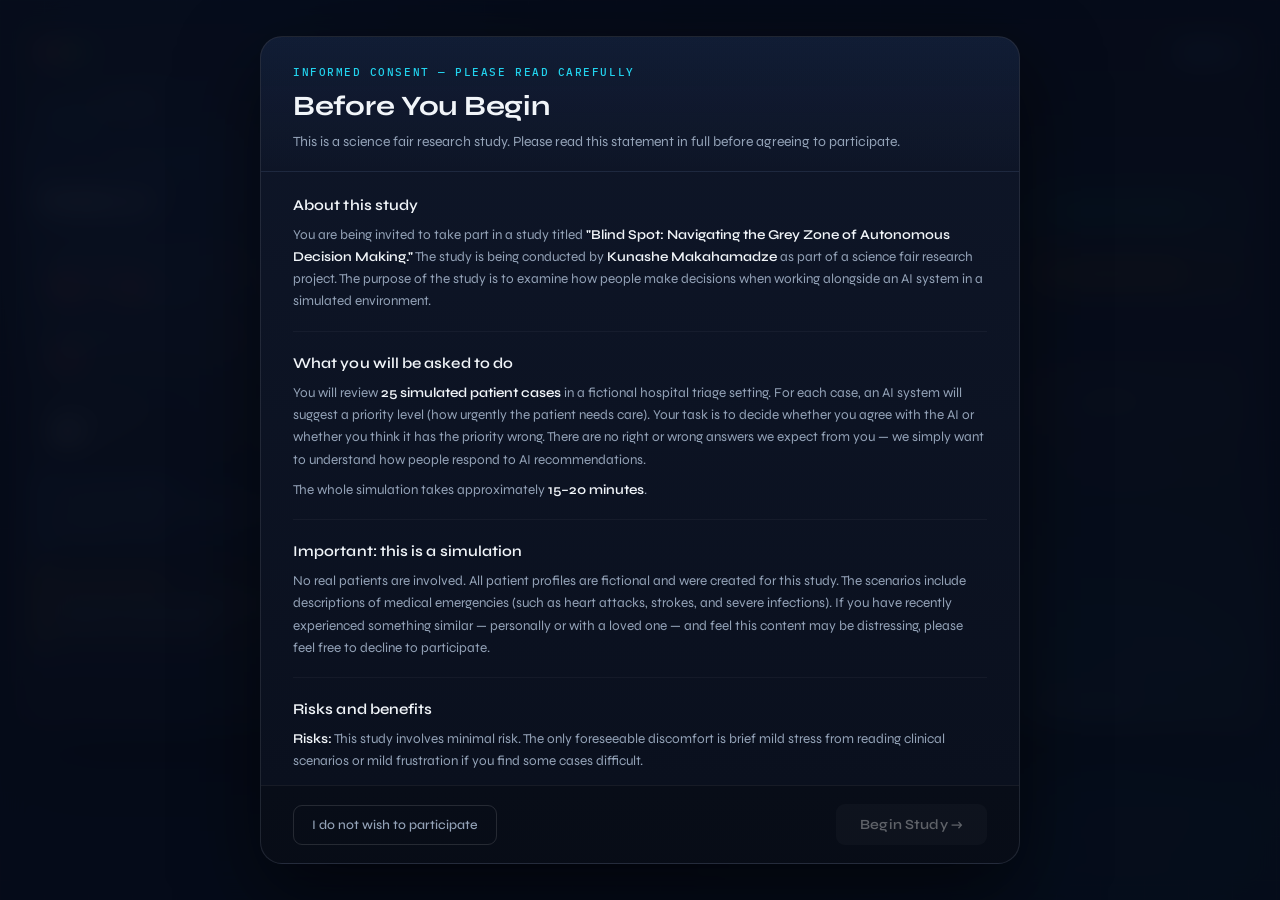
==== commit ad03f5ba: "Update BlindSpot_GroupA.html" ====
--- a/BlindSpot_GroupA.html
+++ b/BlindSpot_GroupA.html
@@ -161,6 +161,15 @@
         <h3 class="cs-title">Your right to withdraw</h3>
         <p>Your participation is <strong>completely voluntary</strong>. You may stop at any point by simply closing this browser tab. If you stop before completing the simulation and uploading your file, <strong>none of your data will be sent to the researcher</strong>. There is no penalty for withdrawing and no one will be told.</p>
       </div>
+      <div class="consent-section consent-agree">
+        <h3 class="cs-title">Your agreement</h3>
+        <p>By ticking the box below and entering your name, you confirm that:</p>
+        <ul class="consent-list">
+          <li>You have read and understood the information above.</li>
+          <li>You are participating voluntarily and may withdraw at any time.</li>
+          <li>You agree to your anonymous responses being collected as described.</li>
+          <li>If you are under 18, your parent or guardian has given written permission.</li>
+        </ul>
         <div class="consent-form">
           <label class="consent-check">
             <input type="checkbox" id="consentCheck" />
